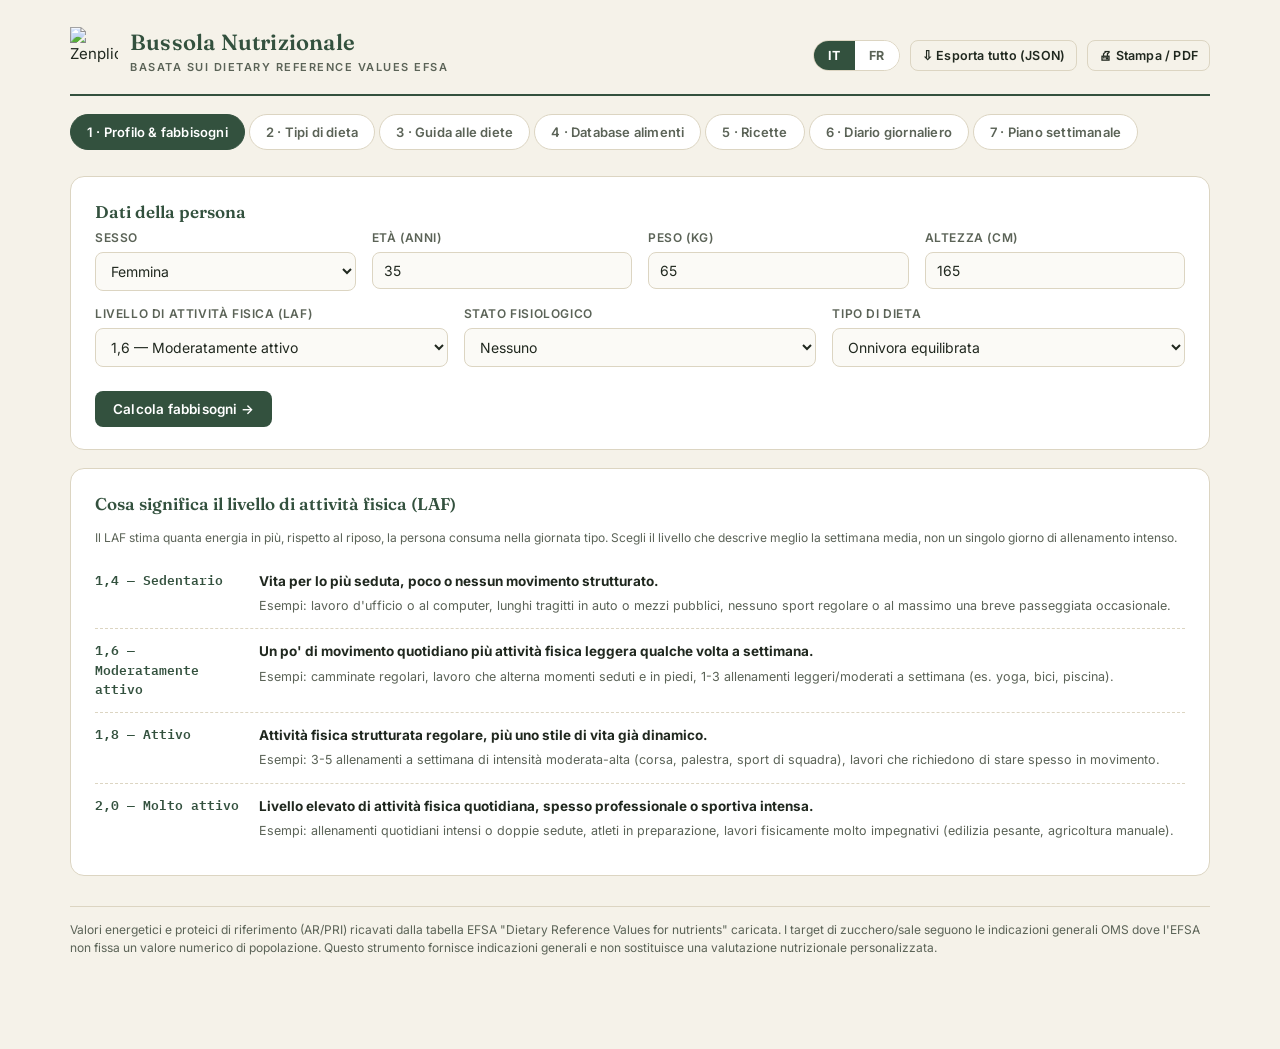
==== index.html @ 7f106464 "Add files via upload" ====
<!DOCTYPE html>
<html lang="it">
<head>
<meta charset="UTF-8">
<meta name="viewport" content="width=device-width, initial-scale=1.0">
<title>Bussola Nutrizionale — Zenplicité</title>
<meta name="description" content="Calcolo dei fabbisogni nutrizionali, database alimenti, ricette, diario alimentare e piano settimanale dei pasti, basato sui Dietary Reference Values EFSA.">
<link rel="manifest" href="manifest.json">
<meta name="theme-color" content="#33513E">
<link rel="icon" href="favicon.ico" sizes="any">
<link rel="icon" type="image/png" sizes="16x16" href="icons/favicon-16.png">
<link rel="icon" type="image/png" sizes="32x32" href="icons/favicon-32.png">
<link rel="icon" type="image/png" sizes="192x192" href="icons/icon-192.png">
<link rel="apple-touch-icon" sizes="180x180" href="icons/apple-touch-icon.png">
<link rel="stylesheet" href="styles.css">
<link rel="preconnect" href="https://fonts.googleapis.com">
<link href="https://fonts.googleapis.com/css2?family=Fraunces:opsz,wght@9..144,400;9..144,500;9..144,600;9..144,700&family=Inter:wght@400;500;600;700&family=IBM+Plex+Mono:wght@400;500;600&display=swap" rel="stylesheet">
</head>
<body>
<div class="app-shell">

  <div class="topbar">
    <div class="brand">
      <img class="brand-mark" src="assets/logo.png" alt="Zenplicité">
      <div>
        <h1>Bussola Nutrizionale</h1>
        <span data-i18n="brandSubtitle">Basata sui Dietary Reference Values EFSA</span>
      </div>
    </div>
    <div class="btn-row no-print">
      <div class="lang-switch">
        <button class="lang-btn active" data-lang="it" onclick="setLang('it')">IT</button>
        <button class="lang-btn" data-lang="fr" onclick="setLang('fr')">FR</button>
      </div>
      <button class="btn btn-ghost btn-sm" onclick="exportAllJSON()"><span data-i18n="btnExportAll">⇩ Esporta tutto (JSON)</span></button>
      <button class="btn btn-ghost btn-sm" onclick="window.print()"><span data-i18n="btnPrint">🖨 Stampa</span></button>
    </div>
  </div>

  <div class="tabs no-print">
    <button class="tab-btn active" data-tab="profilo"><span data-i18n="tab1">1 · Profilo &amp; fabbisogni</span></button>
    <button class="tab-btn" data-tab="diete"><span data-i18n="tab2">2 · Tipi di dieta</span></button>
    <button class="tab-btn" data-tab="guida"><span data-i18n="tab3">3 · Guida alle diete</span></button>
    <button class="tab-btn" data-tab="alimenti"><span data-i18n="tab4">4 · Database alimenti</span></button>
    <button class="tab-btn" data-tab="ricette"><span data-i18n="tab5">5 · Ricette</span></button>
    <button class="tab-btn" data-tab="diario"><span data-i18n="tab6">6 · Diario giornaliero</span></button>
    <button class="tab-btn" data-tab="piano"><span data-i18n="tab7">7 · Piano settimanale</span></button>
  </div>

  <!-- ============ TAB 1 : PROFILO ============ -->
  <div class="panel active" id="tab-profilo">
    <div class="card">
      <h3 data-i18n="cardProfileTitle">Dati della persona</h3>
      <div class="grid grid-4">
        <div class="field"><label data-i18n="fieldSex">Sesso</label>
          <select id="p-sex"><option value="F" data-i18n="optF">Femmina</option><option value="M" data-i18n="optM">Maschio</option></select>
        </div>
        <div class="field"><label data-i18n="fieldAge">Età (anni)</label><input type="number" id="p-age" value="35" min="1" max="99"></div>
        <div class="field"><label data-i18n="fieldWeight">Peso (kg)</label><input type="number" id="p-weight" value="65" min="2" max="250"></div>
        <div class="field"><label data-i18n="fieldHeight">Altezza (cm)</label><input type="number" id="p-height" value="165" min="40" max="230"></div>
      </div>
      <div class="grid grid-3">
        <div class="field"><label data-i18n="fieldLAF">Livello di attività fisica (LAF)</label>
          <select id="p-laf">
            <option value="1.4" data-i18n="lafOpt1">1,4 — Sedentario</option>
            <option value="1.6" selected data-i18n="lafOpt2">1,6 — Moderatamente attivo</option>
            <option value="1.8" data-i18n="lafOpt3">1,8 — Attivo</option>
            <option value="2.0" data-i18n="lafOpt4">2,0 — Molto attivo</option>
          </select>
        </div>
        <div class="field"><label data-i18n="fieldStatus">Stato fisiologico</label>
          <select id="p-status">
            <option value="none" data-i18n="statusNone">Nessuno</option>
            <option value="t1" data-i18n="statusT1">Gravidanza — 1° trimestre</option>
            <option value="t2" data-i18n="statusT2">Gravidanza — 2° trimestre</option>
            <option value="t3" data-i18n="statusT3">Gravidanza — 3° trimestre</option>
            <option value="lact1" data-i18n="statusLact1">Allattamento — 0-6 mesi</option>
            <option value="lact2" data-i18n="statusLact2">Allattamento — &gt;6 mesi</option>
          </select>
        </div>
        <div class="field"><label data-i18n="fieldDiet">Tipo di dieta</label>
          <select id="p-diet"></select>
        </div>
      </div>
      <div class="btn-row">
        <button class="btn btn-primary" onclick="calcolaFabbisogni()"><span data-i18n="btnCalcola">Calcola fabbisogni →</span></button>
      </div>
    </div>

    <div class="card laf-info">
      <h3 data-i18n="lafInfoTitle">Cosa significa il livello di attività fisica (LAF)</h3>
      <p class="small" data-i18n="lafInfoIntro">Il LAF stima quanta energia in più, rispetto al riposo, la persona consuma nella giornata tipo. Scegli il livello che descrive meglio la settimana media, non un singolo giorno di allenamento intenso.</p>
      <div class="laf-row">
        <div class="laf-tag" data-i18n="laf1Name">1,4 — Sedentario</div>
        <div class="laf-text"><b data-i18n="laf1Desc">Vita per lo più seduta, poco o nessun movimento strutturato.</b><span data-i18n="laf1Ex">Esempi: lavoro d'ufficio o al computer, lunghi tragitti in auto o mezzi pubblici, nessuno sport regolare o al massimo una breve passeggiata occasionale.</span></div>
      </div>
      <div class="laf-row">
        <div class="laf-tag" data-i18n="laf2Name">1,6 — Moderatamente attivo</div>
        <div class="laf-text"><b data-i18n="laf2Desc">Un po' di movimento quotidiano più attività fisica leggera qualche volta a settimana.</b><span data-i18n="laf2Ex">Esempi: camminate regolari, lavoro che alterna momenti seduti e in piedi, 1-3 allenamenti leggeri/moderati a settimana (es. yoga, bici, piscina).</span></div>
      </div>
      <div class="laf-row">
        <div class="laf-tag" data-i18n="laf3Name">1,8 — Attivo</div>
        <div class="laf-text"><b data-i18n="laf3Desc">Attività fisica strutturata regolare, più uno stile di vita già dinamico.</b><span data-i18n="laf3Ex">Esempi: 3-5 allenamenti a settimana di intensità moderata-alta (corsa, palestra, sport di squadra), lavori che richiedono di stare spesso in movimento.</span></div>
      </div>
      <div class="laf-row">
        <div class="laf-tag" data-i18n="laf4Name">2,0 — Molto attivo</div>
        <div class="laf-text"><b data-i18n="laf4Desc">Livello elevato di attività fisica quotidiana, spesso professionale o sportiva intensa.</b><span data-i18n="laf4Ex">Esempi: allenamenti quotidiani intensi o doppie sedute, atleti in preparazione, lavori fisicamente molto impegnativi (edilizia pesante, agricoltura manuale).</span></div>
      </div>
    </div>

    <div class="card" id="risultati-card" style="display:none;">
      <h3 data-i18n="resultsTitle">Carta d'identità nutrizionale</h3>
      <div class="grid grid-2" style="align-items:start;">
        <div class="nutri-label" id="nutri-label"></div>
        <div>
          <div class="rings" id="rings-holder"></div>
          <div style="margin-top:18px;">
            <div class="macro-target-row"><div class="lbl" data-i18n="nutriProteine">Proteine</div><div class="track"><div class="progress"><div id="bar-p" style="width:0%"></div></div></div><div class="figs" id="figs-p"></div></div>
            <div class="macro-target-row"><div class="lbl" data-i18n="nutriCarboidrati">Carboidrati</div><div class="track"><div class="progress"><div id="bar-c" style="width:0%"></div></div></div><div class="figs" id="figs-c"></div></div>
            <div class="macro-target-row"><div class="lbl" data-i18n="nutriLipidi">Lipidi</div><div class="track"><div class="progress"><div id="bar-f" style="width:0%"></div></div></div><div class="figs" id="figs-f"></div></div>
          </div>
          <p class="small" id="ref-note" style="margin-top:14px;"></p>
        </div>
      </div>
      <div class="btn-row no-print">
        <button class="btn btn-ghost btn-sm" onclick="downloadTXT_profilo()"><span data-i18n="btnTXT">⇩ TXT</span></button>
        <button class="btn btn-ghost btn-sm" onclick="downloadPDF('risultati-card','Fabbisogni_nutrizionali')" data-i18n-title="pdfHintTitle"><span data-i18n="btnPrint">🖨 Stampa / PDF</span></button>
      </div>
    </div>
  </div>

  <!-- ============ TAB 2 : DIETE ============ -->
  <div class="panel" id="tab-diete">
    <div class="card">
      <h3 data-i18n="dietTabTitle">Ripartizione macronutrienti per tipo di dieta</h3>
      <p class="small" data-i18n="dietTabHint">Percentuali di energia giornaliera da proteine (4 kcal/g) · carboidrati (4 kcal/g) · lipidi (9 kcal/g). Personalizzabili e salvate automaticamente per i calcoli del profilo.</p>
      <table id="diet-table"></table>
      <div class="btn-row"><button class="btn btn-ghost btn-sm" onclick="addDietType()"><span data-i18n="btnAddDiet">+ Aggiungi tipo di dieta</span></button></div>
    </div>
  </div>

  <!-- ============ TAB 3 : GUIDA ALLE DIETE ============ -->
  <div class="panel" id="tab-guida">
    <div class="card">
      <h3 data-i18n="guideTabTitle">Guida pratica ai tipi di dieta</h3>
      <p class="small" data-i18n="guideTabHint">Una spiegazione semplice di cosa caratterizza ogni pattern alimentare, quali alimenti privilegiare e quali limitare, e per chi è pensato. Le percentuali di macronutrienti richiamano quelle impostate nella scheda "Tipi di dieta" e possono quindi differire se le modifichi lì.</p>
      <div class="btn-row no-print">
        <button class="btn btn-ghost btn-sm" onclick="downloadTXT_guida()"><span data-i18n="btnTXT">⇩ TXT</span></button>
        <button class="btn btn-ghost btn-sm" onclick="downloadPDF('guida-holder','Guida_alle_diete')" data-i18n-title="pdfHintTitle"><span data-i18n="btnPrint">🖨 Stampa / PDF</span></button>
      </div>
    </div>
    <div id="guida-holder"></div>
  </div>

  <!-- ============ TAB 4 : ALIMENTI ============ -->
  <div class="panel" id="tab-alimenti">
    <div class="card">
      <h3><span data-i18n="foodsTabTitle">Database alimenti</span> <span class="badge green" id="food-count-badge"></span></h3>
      <div class="food-search no-print">
        <input type="text" id="food-search-input" data-i18n-placeholder="searchPlaceholder" placeholder="Cerca alimento…" oninput="renderFoodTable()">
        <select id="food-cat-filter" onchange="renderFoodTable()"><option value="" data-i18n="allCategories">Tutte le categorie</option></select>
        <select id="food-diet-filter" onchange="renderFoodTable()"><option value="" data-i18n="allDiets">Tutte le diete</option></select>
        <button class="btn btn-primary btn-sm" onclick="openFoodModal()"><span data-i18n="btnNewFood">+ Nuovo alimento</span></button>
        <button class="btn btn-ghost btn-sm" onclick="document.getElementById('txt-import').click()"><span data-i18n="btnImportTXT">⇧ Importa TXT</span></button>
        <input type="file" id="txt-import" accept=".txt,.csv" style="display:none" onchange="importTXT(event)">
        <button class="btn btn-ghost btn-sm" onclick="exportFoodsJSON()">⇩ JSON</button>
        <button class="btn btn-ghost btn-sm" onclick="exportFoodsTXT()"><span data-i18n="btnTXT">⇩ TXT</span></button>
        <button class="btn btn-ghost btn-sm" onclick="downloadPDF('food-table-wrap','Database_alimenti')" data-i18n-title="pdfHintTitle"><span data-i18n="btnPrint">🖨 Stampa / PDF</span></button>
      </div>
      <p class="small"><span data-i18n="importHintPre">Formato riga per import TXT:</span> <code>nome;categoria;kcal;proteine;carboidrati;lipidi;fibre;sale</code> <span data-i18n="importHintPost">(valori per 100 g).</span></p>
      <div id="food-table-wrap" style="overflow:auto;max-height:560px;">
        <table>
          <thead><tr><th data-i18n="colFood">Alimento</th><th data-i18n="colCat">Categoria</th><th class="num" data-i18n="colKcal">Kcal</th><th class="num" data-i18n="colProt">Prot g</th><th class="num" data-i18n="colCarb">Carb g</th><th class="num" data-i18n="colFat">Lip g</th><th class="num" data-i18n="colFiber">Fibre g</th><th class="num" data-i18n="colSalt">Sale g</th><th data-i18n="colDiets">Diete</th><th class="no-print"></th></tr></thead>
          <tbody id="food-tbody"></tbody>
        </table>
      </div>
    </div>
  </div>

  <!-- ============ TAB 5 : RICETTE ============ -->
  <div class="panel" id="tab-ricette">
    <div class="card">
      <h3 data-i18n="recipesTabTitle">Ricette personalizzate</h3>
      <p class="small" data-i18n="recipesTabHint">Componi una ricetta con gli alimenti del database: i valori nutrizionali totali e per porzione si calcolano automaticamente.</p>
      <div class="btn-row no-print"><button class="btn btn-primary btn-sm" onclick="openRecipeModal()"><span data-i18n="btnNewRecipe">+ Nuova ricetta</span></button>
        <button class="btn btn-ghost btn-sm" onclick="exportRecipesJSON()"><span data-i18n="btnExportRecipesJSON">⇩ JSON ricette</span></button>
        <button class="btn btn-ghost btn-sm" onclick="downloadPDF('recipes-holder','Ricette')" data-i18n-title="pdfHintTitle"><span data-i18n="btnPrint">🖨 Stampa / PDF</span></button>
      </div>
      <div id="recipes-holder" style="margin-top:16px;"></div>
    </div>
  </div>

  <!-- ============ TAB 6 : DIARIO ============ -->
  <div class="panel" id="tab-diario">
    <div class="card" id="diary-card">
      <h3><span data-i18n="diaryTitle">Diario alimentare del giorno</span> <span class="badge gray" id="diary-date"></span></h3>
      <div id="meals-holder"></div>
      <div class="btn-row no-print" style="margin-top:16px;">
        <button class="btn btn-primary btn-sm" onclick="openAddFoodToMeal()"><span data-i18n="btnAddFoodDiary">+ Aggiungi alimento</span></button>
        <button class="btn btn-ghost btn-sm" onclick="clearDiary()"><span data-i18n="btnClearDiary">Svuota giornata</span></button>
      </div>
    </div>

    <div class="card">
      <h3 data-i18n="diarySummaryTitle">Totale giornata vs obiettivo</h3>
      <div id="diary-summary"></div>
      <div class="btn-row no-print">
        <button class="btn btn-ghost btn-sm" onclick="downloadTXT_diario()"><span data-i18n="btnTXTdiary">⇩ TXT diario</span></button>
        <button class="btn btn-ghost btn-sm" onclick="exportDiaryJSON()"><span data-i18n="btnJSONdiary">⇩ JSON diario</span></button>
        <button class="btn btn-ghost btn-sm" onclick="downloadPDF('diary-card','Diario_alimentare')" data-i18n-title="pdfHintTitle"><span data-i18n="btnPrint">🖨 Stampa / PDF</span></button>
      </div>
    </div>
  </div>

  <!-- ============ TAB 7 : PIANO SETTIMANALE ============ -->
  <div class="panel" id="tab-piano">
    <div class="card" id="plan-card">
      <h3 data-i18n="planTitle">Piano settimanale dei pasti</h3>
      <p class="small" data-i18n="planHint">Assegna alimenti o ricette ai pasti della settimana. Per pranzo e cena puoi scegliere anche la portata: antipasto, primo, secondo, contorno, dessert, bevanda.</p>
      <div class="btn-row no-print" style="align-items:center;">
        <button class="btn btn-ghost btn-sm" onclick="shiftWeek(-1)">← <span data-i18n="planPrevWeek">Settimana precedente</span></button>
        <span class="badge gray" id="plan-week-label" style="font-size:13px;padding:6px 12px;"></span>
        <button class="btn btn-ghost btn-sm" onclick="shiftWeek(1)"><span data-i18n="planNextWeek">Settimana successiva</span> →</button>
      </div>
      <div id="plan-table-wrap" style="overflow:auto;margin-top:16px;">
        <table id="plan-table"></table>
      </div>
      <div class="btn-row no-print">
        <button class="btn btn-ghost btn-sm" onclick="downloadTXT_plan()"><span data-i18n="btnTXT">⇩ TXT</span></button>
        <button class="btn btn-ghost btn-sm" onclick="downloadPDF('plan-card','Piano_settimanale')" data-i18n-title="pdfHintTitle"><span data-i18n="btnPrint">🖨 Stampa / PDF</span></button>
      </div>
    </div>
  </div>

  <p class="footer-note" data-i18n="footerNote">Valori energetici e proteici di riferimento (AR/PRI) ricavati dalla tabella EFSA "Dietary Reference Values for nutrients" caricata. I target di zucchero/sale seguono le indicazioni generali OMS dove l'EFSA non fissa un valore numerico di popolazione. Questo strumento fornisce indicazioni generali e non sostituisce una valutazione nutrizionale personalizzata.</p>
</div>

<!-- ============ MODALS ============ -->
<div class="modal-bg" id="food-modal-bg">
  <div class="modal">
    <button class="close-x" onclick="closeModal('food-modal-bg')">×</button>
    <h3 id="food-modal-title">Nuovo alimento</h3>
    <input type="hidden" id="fm-id">
    <div class="field"><label data-i18n="fmLabelName">Nome</label><input type="text" id="fm-name"></div>
    <div class="field"><label data-i18n="fmLabelCat">Categoria</label><input type="text" id="fm-cat" data-i18n-placeholder="fmPlaceholderCat" placeholder="es. Verdura"></div>
    <div class="grid grid-3">
      <div class="field"><label data-i18n="fmLabelKcal">Kcal /100g</label><input type="number" id="fm-kcal"></div>
      <div class="field"><label data-i18n="fmLabelProt">Proteine g</label><input type="number" id="fm-prot"></div>
      <div class="field"><label data-i18n="fmLabelCarb">Carboidrati g</label><input type="number" id="fm-carb"></div>
      <div class="field"><label data-i18n="fmLabelFat">Lipidi g</label><input type="number" id="fm-fat"></div>
      <div class="field"><label data-i18n="fmLabelFiber">Fibre g</label><input type="number" id="fm-fiber"></div>
      <div class="field"><label data-i18n="fmLabelSalt">Sale g</label><input type="number" id="fm-salt"></div>
    </div>
    <div class="field"><label data-i18n="fmLabelCompat">Compatibile con</label>
      <div style="display:flex;gap:14px;flex-wrap:wrap;">
        <label style="text-transform:none;font-weight:400;"><input type="checkbox" id="fm-vegan"> <span data-i18n="fmVegan">Vegana</span></label>
        <label style="text-transform:none;font-weight:400;"><input type="checkbox" id="fm-veg"> <span data-i18n="fmVeg">Vegetariana</span></label>
        <label style="text-transform:none;font-weight:400;"><input type="checkbox" id="fm-omni" checked> <span data-i18n="fmOmni">Onnivora</span></label>
        <label style="text-transform:none;font-weight:400;"><input type="checkbox" id="fm-paleo"> <span data-i18n="fmPaleo">Paleo</span></label>
        <label style="text-transform:none;font-weight:400;"><input type="checkbox" id="fm-ai"> <span data-i18n="fmAI">Antinfiammatoria</span></label>
      </div>
    </div>
    <div class="btn-row"><button class="btn btn-primary" onclick="saveFoodModal()"><span data-i18n="btnSaveFood">Salva alimento</span></button></div>
  </div>
</div>

<div class="modal-bg" id="recipe-modal-bg">
  <div class="modal" style="max-width:640px;">
    <button class="close-x" onclick="closeModal('recipe-modal-bg')">×</button>
    <h3 data-i18n="modalNewRecipeTitle">Nuova ricetta</h3>
    <div class="field"><label data-i18n="rmLabelName">Nome ricetta</label><input type="text" id="rm-name"></div>
    <div class="field"><label data-i18n="rmLabelServings">N. porzioni</label><input type="number" id="rm-servings" value="4" min="1"></div>
    <div class="field"><label data-i18n="rmLabelAddIngredient">Aggiungi ingrediente</label>
      <div style="display:flex;gap:8px;">
        <select id="rm-food-select" style="flex:2;"></select>
        <input type="number" id="rm-food-grams" data-i18n-placeholder="rmPlaceholderGrams" placeholder="grammi" style="flex:1;">
        <button class="btn btn-ghost btn-sm" onclick="addIngredientToRecipeDraft()">+</button>
      </div>
    </div>
    <ul class="meal-items" id="rm-ingredient-list"></ul>
    <div class="field"><label data-i18n="rmLabelSteps">Preparazione (un passo per riga)</label>
      <textarea id="rm-steps" rows="6" data-i18n-placeholder="rmStepsPlaceholder" placeholder="1. Scalda l'olio in padella...&#10;2. Aggiungi..."></textarea>
    </div>
    <div class="field"><label data-i18n="rmLabelImage">Immagine (opzionale)</label>
      <input type="file" id="rm-image" accept="image/*" onchange="handleRecipeImageUpload(event)">
      <div class="image-upload-preview" id="rm-image-preview"></div>
    </div>
    <div class="btn-row"><button class="btn btn-primary" onclick="saveRecipeModal()"><span data-i18n="btnSaveRecipe">Salva ricetta</span></button></div>
  </div>
</div>

<div class="modal-bg" id="meal-modal-bg">
  <div class="modal">
    <button class="close-x" onclick="closeModal('meal-modal-bg')">×</button>
    <h3 data-i18n="modalAddDiaryTitle">Aggiungi al diario</h3>
    <div class="field"><label data-i18n="mmLabelMeal">Pasto</label>
      <select id="mm-meal"><option value="colazione" data-i18n="mealColazione">Colazione</option><option value="pranzo" data-i18n="mealPranzo">Pranzo</option><option value="cena" data-i18n="mealCena">Cena</option><option value="spuntino" data-i18n="mealSpuntino">Spuntino</option></select>
    </div>
    <div class="field"><label data-i18n="mmLabelType">Tipo</label>
      <select id="mm-type" onchange="toggleMealType()"><option value="food" data-i18n="mmOptFood">Alimento</option><option value="recipe" data-i18n="mmOptRecipe">Ricetta</option></select>
    </div>
    <div class="field" id="mm-food-field"><label data-i18n="mmLabelFood">Alimento</label><select id="mm-food-select"></select></div>
    <div class="field" id="mm-food-grams-field"><label data-i18n="mmLabelGrams">Quantità (g)</label><input type="number" id="mm-grams" value="100"></div>
    <div class="field" id="mm-recipe-field" style="display:none;"><label data-i18n="mmLabelRecipe">Ricetta</label><select id="mm-recipe-select"></select></div>
    <div class="field" id="mm-recipe-servings-field" style="display:none;"><label data-i18n="mmLabelServings">N. porzioni</label><input type="number" id="mm-servings" value="1"></div>
    <div class="btn-row"><button class="btn btn-primary" onclick="confirmAddToMeal()"><span data-i18n="btnAdd">Aggiungi</span></button></div>
  </div>
</div>

<div class="modal-bg" id="plan-modal-bg">
  <div class="modal">
    <button class="close-x" onclick="closeModal('plan-modal-bg')">×</button>
    <h3 data-i18n="modalAddPlanTitle">Aggiungi al piano</h3>
    <p class="small" id="plan-modal-context"></p>
    <div class="field"><label data-i18n="mmLabelType">Tipo</label>
      <select id="pm-type" onchange="togglePlanType()"><option value="food" data-i18n="mmOptFood">Alimento</option><option value="recipe" data-i18n="mmOptRecipe">Ricetta</option></select>
    </div>
    <div class="field" id="pm-food-field"><label data-i18n="mmLabelFood">Alimento</label><select id="pm-food-select"></select></div>
    <div class="field" id="pm-food-grams-field"><label data-i18n="mmLabelGrams">Quantità (g)</label><input type="number" id="pm-grams" value="100"></div>
    <div class="field" id="pm-recipe-field" style="display:none;"><label data-i18n="mmLabelRecipe">Ricetta</label><select id="pm-recipe-select"></select></div>
    <div class="field" id="pm-recipe-servings-field" style="display:none;"><label data-i18n="mmLabelServings">N. porzioni</label><input type="number" id="pm-servings" value="1"></div>
    <div class="btn-row"><button class="btn btn-primary" onclick="confirmAddToPlan()"><span data-i18n="btnAdd">Aggiungi</span></button></div>
  </div>
</div>

<script src="app.js" defer></script>
</body>
</html>
---- styles.css ----
:root{
  --bg:#F5F2E9;
  --card:#FFFFFF;
  --ink:#20281F;
  --ink-soft:#5B6357;
  --brand:#33513E;
  --brand-2:#4C6E56;
  --sage:#93A98E;
  --accent:#B9843F;
  --accent-2:#D9C08B;
  --line:#DCD5C2;
  --danger:#A24634;
  --ok:#4C6E56;
  --radius:14px;
}
*{box-sizing:border-box;}
html,body{margin:0;padding:0;}
body{
  background:var(--bg);
  color:var(--ink);
  font-family:'Inter',sans-serif;
  font-size:15px;
  line-height:1.5;
}
h1,h2,h3,h4{font-family:'Fraunces',serif;font-weight:600;margin:0 0 .3em 0;color:var(--brand);}
.mono{font-family:'IBM Plex Mono',monospace;}
button{font-family:'Inter',sans-serif;cursor:pointer;}
input,select{font-family:'Inter',sans-serif;}

/* ---------- Shell ---------- */
.app-shell{max-width:1180px;margin:0 auto;padding:0 20px 80px;}
.topbar{
  display:flex;align-items:center;justify-content:space-between;
  padding:26px 0 18px;border-bottom:2px solid var(--brand);margin-bottom:8px;
}
.brand{display:flex;align-items:center;gap:12px;}
.brand-mark{
  width:48px;height:48px;flex:0 0 auto;
  object-fit:contain;
}
.brand h1{font-size:22px;margin:0;letter-spacing:.2px;}
.brand span{display:block;font-size:11px;text-transform:uppercase;letter-spacing:1.5px;color:var(--ink-soft);font-family:'Inter';font-weight:600;}

.tabs{display:flex;gap:4px;flex-wrap:wrap;margin:18px 0 26px;}
.tab-btn{
  border:1px solid var(--line);background:var(--card);color:var(--ink-soft);
  padding:9px 16px;border-radius:999px;font-size:13px;font-weight:600;
  letter-spacing:.2px;transition:all .15s ease;
}
.tab-btn.active{background:var(--brand);border-color:var(--brand);color:#fff;}
.tab-btn:hover:not(.active){border-color:var(--brand-2);color:var(--brand);}
.lang-switch{display:flex;border:1px solid var(--line);border-radius:999px;overflow:hidden;}
.lang-btn{border:none;background:var(--card);color:var(--ink-soft);padding:7px 14px;font-size:12.5px;font-weight:700;letter-spacing:.5px;}
.lang-btn.active{background:var(--brand);color:#fff;}
.laf-info{margin-top:16px;}
.laf-info .laf-row{display:flex;gap:14px;padding:12px 0;border-bottom:1px dashed var(--line);}
.laf-info .laf-row:last-child{border-bottom:none;}
.laf-info .laf-tag{flex:0 0 150px;font-family:'IBM Plex Mono',monospace;font-weight:600;font-size:13px;color:var(--brand);}
.laf-info .laf-text b{display:block;font-size:13.5px;margin-bottom:3px;}
.laf-info .laf-text span{font-size:12.5px;color:var(--ink-soft);}

.panel{display:none;animation:fade .2s ease;}
.panel.active{display:block;}
@keyframes fade{from{opacity:0;transform:translateY(4px);}to{opacity:1;transform:translateY(0);}}

.card{
  background:var(--card);border:1px solid var(--line);border-radius:var(--radius);
  padding:22px 24px;margin-bottom:18px;
}
.card h3{font-size:17px;display:flex;align-items:center;gap:8px;}
.grid{display:grid;gap:16px;}
.grid-2{grid-template-columns:1fr 1fr;}
.grid-3{grid-template-columns:1fr 1fr 1fr;}
.grid-4{grid-template-columns:repeat(4,1fr);}
@media(max-width:760px){.grid-2,.grid-3,.grid-4{grid-template-columns:1fr;}}

label{display:block;font-size:12px;font-weight:600;color:var(--ink-soft);text-transform:uppercase;letter-spacing:.6px;margin-bottom:5px;}
.field{margin-bottom:14px;}
input[type=text],input[type=number],select,textarea{
  width:100%;padding:9px 11px;border:1px solid var(--line);border-radius:8px;
  background:#FBFAF6;color:var(--ink);font-size:14px;
}
input:focus,select:focus,textarea:focus{outline:2px solid var(--brand-2);outline-offset:1px;}
.btn{
  border:none;border-radius:8px;padding:10px 18px;font-weight:600;font-size:13.5px;
  display:inline-flex;align-items:center;gap:7px;letter-spacing:.2px;
}
.btn-primary{background:var(--brand);color:#fff;}
.btn-primary:hover{background:var(--brand-2);}
.btn-accent{background:var(--accent);color:#fff;}
.btn-accent:hover{background:#a5772f;}
.btn-ghost{background:transparent;border:1px solid var(--line);color:var(--ink);}
.btn-ghost:hover{border-color:var(--brand);color:var(--brand);}
.btn-sm{padding:6px 11px;font-size:12.5px;}
.btn-row{display:flex;gap:10px;flex-wrap:wrap;margin-top:10px;}
.btn-danger{background:transparent;border:1px solid var(--danger);color:var(--danger);}

/* ---------- Nutrition label signature ---------- */
.nutri-label{
  border:3px solid var(--ink);border-radius:4px;padding:14px 16px;background:#fff;
  font-family:'IBM Plex Mono',monospace;max-width:340px;
}
.nutri-label .big-title{font-family:'Fraunces',serif;font-size:26px;font-weight:700;border-bottom:8px solid var(--ink);padding-bottom:6px;margin-bottom:6px;}
.nutri-label .row{display:flex;justify-content:space-between;border-bottom:1px solid var(--ink);padding:4px 0;font-size:13px;}
.nutri-label .row.sub{padding-left:14px;font-size:12px;border-bottom:1px solid #ccc;}
.nutri-label .row:last-child{border-bottom:none;}
.nutri-label .kcal-row{font-size:20px;font-weight:700;border-bottom:8px solid var(--ink);padding:6px 0;}

.rings{display:flex;gap:22px;align-items:center;flex-wrap:wrap;}
.ring-item{display:flex;flex-direction:column;align-items:center;gap:6px;}
.ring-item .lbl{font-size:11px;text-transform:uppercase;letter-spacing:.8px;color:var(--ink-soft);font-weight:600;}
.ring-item .val{font-family:'IBM Plex Mono';font-weight:600;font-size:13px;}

.badge{display:inline-block;padding:2px 9px;border-radius:999px;font-size:11px;font-weight:600;background:var(--accent-2);color:#4a3411;}
.badge.green{background:#DCE6D8;color:var(--brand);}
.badge.gray{background:#EAE6D9;color:var(--ink-soft);}
.badge.red{background:#F0DAD3;color:var(--danger);}
.badge-warn{display:inline-block;padding:3px 10px;border-radius:999px;font-size:11px;font-weight:600;background:#F0DAD3;color:var(--danger);}
.donut-row{display:flex;gap:26px;flex-wrap:wrap;align-items:center;}
.donut-col{display:flex;flex-direction:column;align-items:center;gap:8px;}
.donut-col .dc-label{font-size:11px;text-transform:uppercase;letter-spacing:.6px;color:var(--ink-soft);font-weight:700;}
.donut-legend{display:flex;flex-direction:column;gap:4px;}
.dl-item{font-size:12.5px;display:flex;align-items:center;gap:6px;}
.dl-dot{width:9px;height:9px;border-radius:50%;display:inline-block;flex:0 0 auto;}
.balance-block{margin-top:16px;padding-top:14px;border-top:1px dashed var(--line);}
.balance-block h5{margin:0 0 10px;font-size:12px;text-transform:uppercase;letter-spacing:.6px;color:var(--ink-soft);font-family:'Inter';font-weight:700;}

.guide-card{margin-bottom:20px;}
.guide-card .macro-chip-row{display:flex;gap:8px;margin:6px 0 14px;flex-wrap:wrap;}
.guide-card .macro-chip{font-family:'IBM Plex Mono',monospace;font-size:12px;padding:4px 10px;border-radius:999px;background:#EFEADA;color:var(--ink-soft);}
.guide-card .desc{margin-bottom:12px;}
.guide-cols{display:grid;grid-template-columns:1fr 1fr;gap:18px;}
@media(max-width:760px){.guide-cols{grid-template-columns:1fr;}}
.guide-cols h5{margin:0 0 8px;font-size:12px;text-transform:uppercase;letter-spacing:.6px;color:var(--ink-soft);font-family:'Inter';font-weight:700;}
.guide-cols ul{margin:0;padding-left:18px;}
.guide-cols li{margin-bottom:4px;font-size:13.5px;}
.guide-note{margin-top:12px;padding:10px 12px;background:#F7F2E4;border-left:3px solid var(--accent);font-size:12.5px;border-radius:0 6px 6px 0;}

table{width:100%;border-collapse:collapse;font-size:13px;}
th{text-align:left;font-size:11px;text-transform:uppercase;letter-spacing:.5px;color:var(--ink-soft);border-bottom:2px solid var(--ink);padding:8px 6px;font-weight:600;}
td{padding:8px 6px;border-bottom:1px solid var(--line);vertical-align:middle;}
tr:hover td{background:#FAF8F1;}
.num{font-family:'IBM Plex Mono',monospace;text-align:right;}
.food-search{display:flex;gap:10px;margin-bottom:14px;flex-wrap:wrap;}
.food-search input,.food-search select{width:auto;flex:1;min-width:150px;}

.progress{height:9px;border-radius:999px;background:#EBE6D6;overflow:hidden;}
.progress > div{height:100%;background:var(--brand-2);}
.progress.over > div{background:var(--danger);}
.macro-target-row{display:flex;align-items:center;gap:12px;margin-bottom:12px;}
.macro-target-row .lbl{width:110px;font-size:12.5px;font-weight:600;color:var(--ink-soft);}
.macro-target-row .track{flex:1;}
.macro-target-row .figs{width:130px;text-align:right;font-family:'IBM Plex Mono';font-size:12px;}

.meal-block{margin-bottom:20px;}
.meal-block h4{display:flex;justify-content:space-between;align-items:center;font-size:15px;border-bottom:1px solid var(--line);padding-bottom:6px;}
.meal-items{list-style:none;padding:0;margin:8px 0;}
.meal-items li{display:flex;justify-content:space-between;padding:6px 0;border-bottom:1px dashed var(--line);font-size:13.5px;}
.meal-items li .r{display:flex;gap:14px;align-items:center;font-family:'IBM Plex Mono';font-size:12.5px;color:var(--ink-soft);}
.empty-hint{color:var(--ink-soft);font-size:13px;font-style:italic;padding:10px 0;}

.modal-bg{display:none;position:fixed;inset:0;background:rgba(32,40,31,.45);z-index:50;align-items:center;justify-content:center;padding:20px;}
.modal-bg.active{display:flex;}
.modal{background:var(--card);border-radius:var(--radius);padding:24px;max-width:520px;width:100%;max-height:88vh;overflow:auto;}
.modal h3{margin-bottom:14px;}
.close-x{float:right;background:none;border:none;font-size:20px;color:var(--ink-soft);}

.recipe-card{border:1px solid var(--line);border-radius:10px;padding:14px 16px;margin-bottom:12px;background:#FBFAF6;}
.recipe-card h4{margin:0 0 6px 0;font-size:15px;}
.recipe-photo{width:100%;max-height:200px;object-fit:cover;border-radius:8px;margin-bottom:10px;display:block;}
.ingredients-print{display:none;}
.image-upload-preview img{max-width:160px;border-radius:8px;margin-top:8px;display:block;}
.prep-block{margin-top:12px;border-top:1px dashed var(--line);padding-top:10px;}
.prep-title{font-size:12px;text-transform:uppercase;letter-spacing:.6px;color:var(--ink-soft);margin:0 0 8px;}
.player-bar{display:flex;align-items:center;gap:10px;margin-bottom:10px;}
.player-step{font-family:'IBM Plex Mono',monospace;font-size:12.5px;color:var(--ink-soft);}
.prep-steps{margin:0;padding-left:20px;}
.prep-steps li{margin-bottom:8px;font-size:13.5px;line-height:1.5;border-radius:6px;padding:2px 6px;margin-left:-6px;}
.prep-steps li.current-step{background:var(--accent-2);font-weight:600;}

.plan-table{border-collapse:collapse;width:100%;min-width:920px;}
.plan-table th{white-space:nowrap;}
.plan-table td{vertical-align:top;padding:8px;border:1px solid var(--line);min-width:170px;}
.plan-day-cell{font-weight:600;background:#F7F2E4;white-space:nowrap;}
.plan-day-cell .d{font-size:11px;color:var(--ink-soft);font-weight:500;display:block;}
.plan-course-picker{display:flex;gap:6px;margin-bottom:8px;}
.plan-course-picker select{flex:1;font-size:11.5px;padding:4px 6px;}
.plan-combined-list{list-style:none;margin:0;padding:0;}
.plan-combined-list li{display:flex;justify-content:space-between;gap:6px;font-size:12px;padding:2px 0;border-bottom:1px dashed var(--line);}
.plan-combined-list li b{font-weight:700;color:var(--brand);}
.plan-course{margin-bottom:8px;}
.plan-course .ch{display:flex;justify-content:space-between;align-items:center;font-size:11px;text-transform:uppercase;letter-spacing:.4px;color:var(--ink-soft);font-weight:700;margin-bottom:2px;}
.plan-course ul{list-style:none;margin:0;padding:0;}
.plan-course li{display:flex;justify-content:space-between;gap:6px;font-size:12.5px;padding:2px 0;}
.plan-add-btn{border:none;background:var(--brand);color:#fff;border-radius:50%;width:18px;height:18px;font-size:12px;line-height:1;cursor:pointer;flex:0 0 auto;}
.plan-rm-btn{border:none;background:none;color:var(--danger);font-size:11px;cursor:pointer;padding:0 2px;}
.plan-day-total{margin-top:6px;font-family:'IBM Plex Mono',monospace;font-size:11.5px;color:var(--brand);border-top:1px dashed var(--line);padding-top:5px;}
.small{font-size:12px;color:var(--ink-soft);}
.diet-tags{display:flex;gap:5px;flex-wrap:wrap;margin-top:4px;}
.footer-note{color:var(--ink-soft);font-size:12px;margin-top:30px;border-top:1px solid var(--line);padding-top:14px;}

@media print{
  @page{ margin:16mm 14mm; }
  .no-print,.tabs,.lang-switch{display:none !important;}
  body{background:#fff;font-size:12.5px;color:#1a1a1a;}
  .app-shell{max-width:100%;padding:0;}
  .topbar{border-bottom:2px solid #20281F;padding-bottom:10px;margin-bottom:14px;}
  .brand-mark{width:36px;height:36px;}

  /* Stampa solo la scheda attualmente aperta: ogni sezione si stampa in modo elegante e indipendente */
  .panel{display:none !important;}
  .panel.active{display:block !important;}

  .card{border:1px solid #ccc;box-shadow:none;break-inside:avoid;background:#fff;}
  table{font-size:11.5px;}
  th{border-bottom:1.5px solid #20281F;}
  .badge,.badge-warn{background:none !important;border:1px solid #999;color:#333 !important;}
  #food-table-wrap,#plan-table-wrap{max-height:none !important;overflow:visible !important;}
  .plan-day-cell{background:none !important;border-bottom:1.5px solid #20281F !important;}

  /* Ricette — ciascuna come una vera pagina di ricetta, con immagine se presente */
  #tab-ricette > .card{border:none;padding:0;break-inside:auto;}
  #tab-ricette > .card > h3,
  #tab-ricette > .card > p.small,
  #tab-ricette > .card > .btn-row{display:none !important;}
  .recipe-card{
    border:none;padding:0;margin:0 0 10mm 0;
    page-break-after:always;break-after:page;
  }
  .recipe-card:last-child{page-break-after:auto;break-after:auto;}
  .recipe-card h4{
    font-family:'Fraunces',serif;font-size:30px;font-weight:700;color:#20281F;
    border-bottom:3px solid #33513E;padding-bottom:10px;margin:0 0 14px 0;
  }
  .recipe-card h4 .small{display:block;font-size:14px;font-weight:400;color:#5B6357;margin-top:5px;text-transform:none;letter-spacing:0;}
  .recipe-photo{display:block !important;width:100%;max-height:300px;object-fit:cover;border-radius:6px;margin-bottom:16px;}
  .ingredients-inline{display:none !important;}
  .ingredients-print{display:block !important;margin-bottom:6px;}
  .ingredients-print h5,.prep-title,.recipe-card > h5{
    font-family:'Inter',sans-serif;font-size:11.5px;text-transform:uppercase;letter-spacing:1px;color:#5B6357;
    border-bottom:1px solid #ccc;padding-bottom:5px;margin:20px 0 10px;font-weight:700;
  }
  .ingredients-print ul{columns:2;column-gap:26px;list-style:disc;padding-left:18px;margin:0;}
  .ingredients-print li{font-size:12.5px;margin-bottom:5px;break-inside:avoid;}
  .prep-steps li{background:none !important;font-weight:400 !important;font-size:13px;}
  .recipe-card .balance-block{display:none !important;}
  .recipe-card table{margin-top:4px;}
}
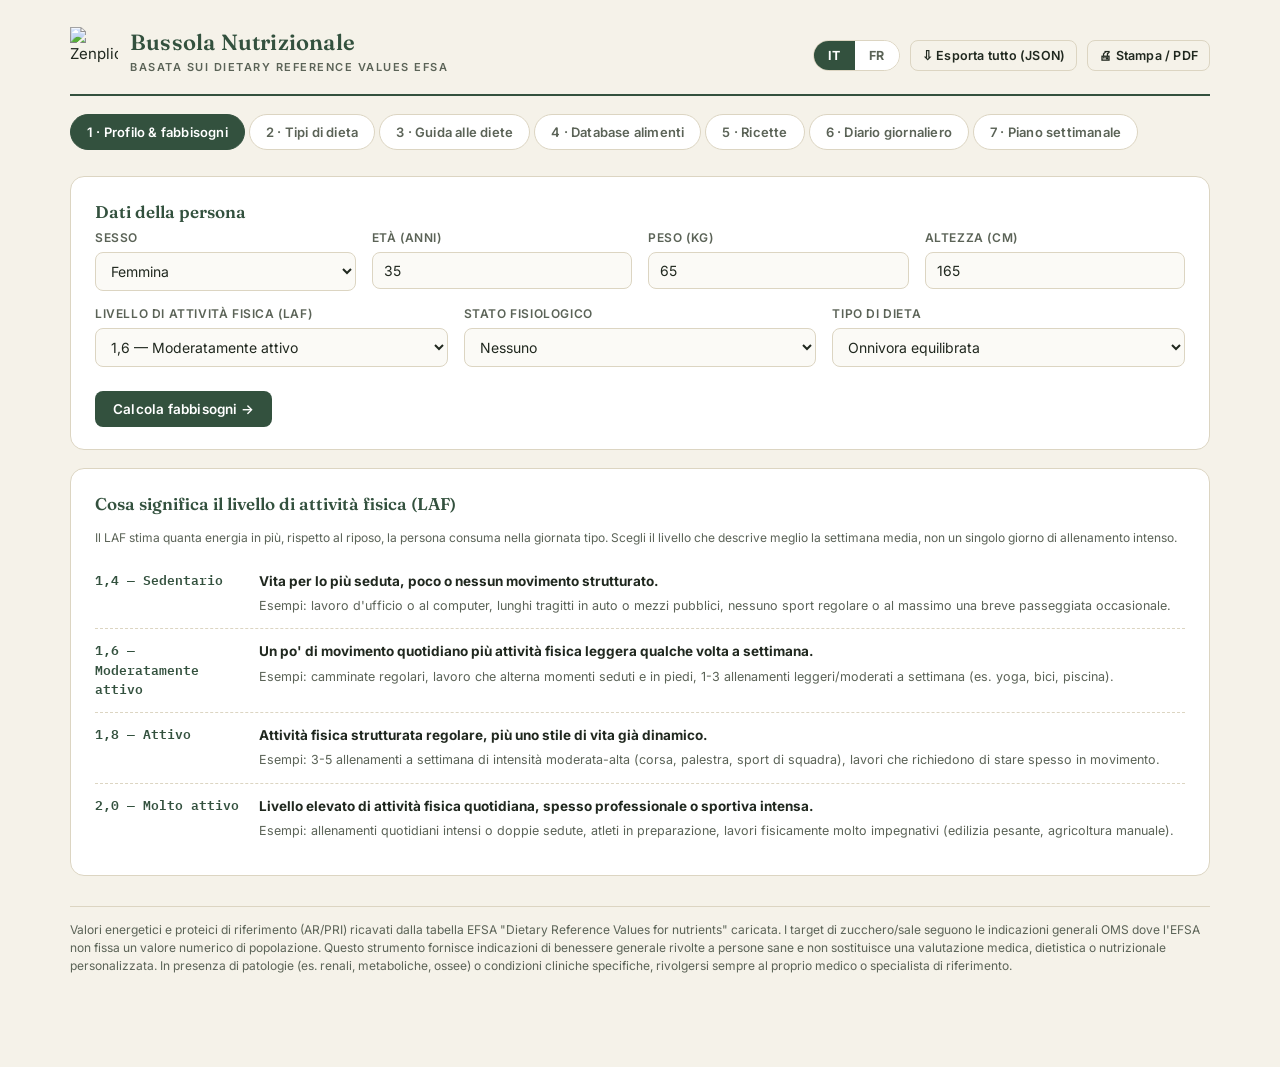
==== commit e4c18b2a: "Add files via upload" ====
--- a/index.html
+++ b/index.html
@@ -170,7 +170,7 @@
       <p class="small"><span data-i18n="importHintPre">Formato riga per import TXT:</span> <code>nome;categoria;kcal;proteine;carboidrati;lipidi;fibre;sale</code> <span data-i18n="importHintPost">(valori per 100 g).</span></p>
       <div id="food-table-wrap" style="overflow:auto;max-height:560px;">
         <table>
-          <thead><tr><th data-i18n="colFood">Alimento</th><th data-i18n="colCat">Categoria</th><th class="num" data-i18n="colKcal">Kcal</th><th class="num" data-i18n="colProt">Prot g</th><th class="num" data-i18n="colCarb">Carb g</th><th class="num" data-i18n="colFat">Lip g</th><th class="num" data-i18n="colFiber">Fibre g</th><th class="num" data-i18n="colSalt">Sale g</th><th data-i18n="colDiets">Diete</th><th class="no-print"></th></tr></thead>
+          <thead><tr><th data-i18n="colFood">Alimento</th><th data-i18n="colCat">Categoria</th><th class="num" data-i18n="colKcal">Kcal</th><th class="num" data-i18n="colProt">Prot g</th><th class="num" data-i18n="colCarb">Carb g</th><th class="num" data-i18n="colFat">Lip g</th><th class="num" data-i18n="colFiber">Fibre g</th><th class="num" data-i18n="colSalt">Sale g</th><th class="num" data-i18n="colPhos">Fosforo mg</th><th class="num" data-i18n="colPot">Potassio mg</th><th data-i18n="colProtType">Proteina</th><th data-i18n="colDiets">Diete</th><th class="no-print"></th></tr></thead>
           <tbody id="food-tbody"></tbody>
         </table>
       </div>
@@ -183,8 +183,16 @@
       <h3 data-i18n="recipesTabTitle">Ricette personalizzate</h3>
       <p class="small" data-i18n="recipesTabHint">Componi una ricetta con gli alimenti del database: i valori nutrizionali totali e per porzione si calcolano automaticamente.</p>
       <div class="btn-row no-print"><button class="btn btn-primary btn-sm" onclick="openRecipeModal()"><span data-i18n="btnNewRecipe">+ Nuova ricetta</span></button>
+        <button class="btn btn-ghost btn-sm" onclick="document.getElementById('recipe-txt-import').click()"><span data-i18n="btnImportRecipesTXT">⇧ Importa ricette da TXT</span></button>
+        <input type="file" id="recipe-txt-import" accept=".txt" style="display:none" onchange="importRecipesTXT(event)">
+        <button class="btn btn-ghost btn-sm" onclick="downloadRecipeTemplateTXT()"><span data-i18n="btnDownloadTemplate">⇩ Scarica modello TXT</span></button>
         <button class="btn btn-ghost btn-sm" onclick="exportRecipesJSON()"><span data-i18n="btnExportRecipesJSON">⇩ JSON ricette</span></button>
         <button class="btn btn-ghost btn-sm" onclick="downloadPDF('recipes-holder','Ricette')" data-i18n-title="pdfHintTitle"><span data-i18n="btnPrint">🖨 Stampa / PDF</span></button>
+      </div>
+      <p class="small" data-i18n="recipeImportHint">Formato del file TXT: un blocco per ricetta, separato da una riga "===". Ogni blocco ha le righe NOME:, PORZIONI:, INGREDIENTI: (elenco "Nome alimento:grammi" separati da virgola) e PREPARAZIONE: seguita dai passi, uno per riga. Scarica il modello per un esempio pronto da modificare.</p>
+      <div class="field no-print" style="max-width:340px;margin-top:12px;">
+        <label data-i18n="voiceSelectLabel">Voce lettura ricette</label>
+        <select id="voice-select" onchange="setSelectedVoice(this.value)"></select>
       </div>
       <div id="recipes-holder" style="margin-top:16px;"></div>
     </div>
@@ -193,7 +201,14 @@
   <!-- ============ TAB 6 : DIARIO ============ -->
   <div class="panel" id="tab-diario">
     <div class="card" id="diary-card">
-      <h3><span data-i18n="diaryTitle">Diario alimentare del giorno</span> <span class="badge gray" id="diary-date"></span></h3>
+      <h3><span data-i18n="diaryTitle">Diario alimentare della settimana</span></h3>
+      <div class="btn-row no-print" style="align-items:center;">
+        <button class="btn btn-ghost btn-sm" onclick="shiftWeek(-1)">← <span data-i18n="planPrevWeek">Settimana precedente</span></button>
+        <span class="badge gray" id="diary-week-label" style="font-size:13px;padding:6px 12px;"></span>
+        <button class="btn btn-ghost btn-sm" onclick="shiftWeek(1)"><span data-i18n="planNextWeek">Settimana successiva</span> →</button>
+      </div>
+      <div class="day-tabs no-print" id="diary-day-tabs"></div>
+      <div class="badge gray" id="diary-date" style="margin-bottom:10px;display:inline-block;"></div>
       <div id="meals-holder"></div>
       <div class="btn-row no-print" style="margin-top:16px;">
         <button class="btn btn-primary btn-sm" onclick="openAddFoodToMeal()"><span data-i18n="btnAddFoodDiary">+ Aggiungi alimento</span></button>
@@ -209,6 +224,24 @@
         <button class="btn btn-ghost btn-sm" onclick="exportDiaryJSON()"><span data-i18n="btnJSONdiary">⇩ JSON diario</span></button>
         <button class="btn btn-ghost btn-sm" onclick="downloadPDF('diary-card','Diario_alimentare')" data-i18n-title="pdfHintTitle"><span data-i18n="btnPrint">🖨 Stampa / PDF</span></button>
       </div>
+    </div>
+
+    <div class="card">
+      <h3 data-i18n="diaryWeekSummaryTitle">Riepilogo settimanale del consumo reale</h3>
+      <p class="small" data-i18n="diaryWeekSummaryHint">Confronta cosa hai effettivamente registrato ogni giorno con il piano settimanale e con il tuo obiettivo.</p>
+      <div id="diary-week-summary-wrap" style="overflow:auto;"></div>
+    </div>
+
+    <div class="card">
+      <h3 data-i18n="monthSummaryTitle">Andamento mensile</h3>
+      <p class="small" data-i18n="monthSummaryHint">Uno sguardo d'insieme su tutto il mese: calendario con lo stato di ogni giorno registrato e medie mensili. Clicca su un giorno per aprirlo nel diario qui sopra.</p>
+      <div class="btn-row no-print" style="align-items:center;">
+        <button class="btn btn-ghost btn-sm" onclick="shiftMonth(-1)">← <span data-i18n="planPrevMonth">Mese precedente</span></button>
+        <span class="badge gray" id="month-label" style="font-size:13px;padding:6px 12px;"></span>
+        <button class="btn btn-ghost btn-sm" onclick="shiftMonth(1)"><span data-i18n="planNextMonth">Mese successivo</span> →</button>
+      </div>
+      <div id="month-calendar-wrap" style="margin-top:14px;"></div>
+      <div id="month-avg-wrap" style="margin-top:16px;overflow:auto;"></div>
     </div>
   </div>
 
@@ -225,6 +258,7 @@
       <div id="plan-table-wrap" style="overflow:auto;margin-top:16px;">
         <table id="plan-table"></table>
       </div>
+      <div id="plan-summary-wrap" style="margin-top:20px;border-top:1px dashed var(--line);padding-top:16px;"></div>
       <div class="btn-row no-print">
         <button class="btn btn-ghost btn-sm" onclick="downloadTXT_plan()"><span data-i18n="btnTXT">⇩ TXT</span></button>
         <button class="btn btn-ghost btn-sm" onclick="downloadPDF('plan-card','Piano_settimanale')" data-i18n-title="pdfHintTitle"><span data-i18n="btnPrint">🖨 Stampa / PDF</span></button>
@@ -251,6 +285,17 @@
       <div class="field"><label data-i18n="fmLabelFiber">Fibre g</label><input type="number" id="fm-fiber"></div>
       <div class="field"><label data-i18n="fmLabelSalt">Sale g</label><input type="number" id="fm-salt"></div>
     </div>
+    <div class="grid grid-3">
+      <div class="field"><label data-i18n="fmLabelPhos">Fosforo mg</label><input type="number" id="fm-phos"></div>
+      <div class="field"><label data-i18n="fmLabelPot">Potassio mg</label><input type="number" id="fm-pot"></div>
+      <div class="field"><label data-i18n="fmLabelProtType">Tipo proteina</label>
+        <select id="fm-prottype">
+          <option value="animal" data-i18n="protTypeAnimal">Animale</option>
+          <option value="veg" data-i18n="protTypeVeg">Vegetale</option>
+          <option value="none" data-i18n="protTypeNone">Non significativa</option>
+        </select>
+      </div>
+    </div>
     <div class="field"><label data-i18n="fmLabelCompat">Compatibile con</label>
       <div style="display:flex;gap:14px;flex-wrap:wrap;">
         <label style="text-transform:none;font-weight:400;"><input type="checkbox" id="fm-vegan"> <span data-i18n="fmVegan">Vegana</span></label>
@@ -271,6 +316,7 @@
     <div class="field"><label data-i18n="rmLabelName">Nome ricetta</label><input type="text" id="rm-name"></div>
     <div class="field"><label data-i18n="rmLabelServings">N. porzioni</label><input type="number" id="rm-servings" value="4" min="1"></div>
     <div class="field"><label data-i18n="rmLabelAddIngredient">Aggiungi ingrediente</label>
+      <input type="text" id="rm-food-search" data-i18n-placeholder="foodSearchInSelect" placeholder="Cerca alimento…" oninput="filterFoodSelect('rm-food-select','rm-food-search')" style="margin-bottom:6px;">
       <div style="display:flex;gap:8px;">
         <select id="rm-food-select" style="flex:2;"></select>
         <input type="number" id="rm-food-grams" data-i18n-placeholder="rmPlaceholderGrams" placeholder="grammi" style="flex:1;">
@@ -294,16 +340,22 @@
     <button class="close-x" onclick="closeModal('meal-modal-bg')">×</button>
     <h3 data-i18n="modalAddDiaryTitle">Aggiungi al diario</h3>
     <div class="field"><label data-i18n="mmLabelMeal">Pasto</label>
-      <select id="mm-meal"><option value="colazione" data-i18n="mealColazione">Colazione</option><option value="pranzo" data-i18n="mealPranzo">Pranzo</option><option value="cena" data-i18n="mealCena">Cena</option><option value="spuntino" data-i18n="mealSpuntino">Spuntino</option></select>
+      <select id="mm-meal" onchange="renderMmCurrentItems()"><option value="colazione" data-i18n="mealColazione">Colazione</option><option value="pranzo" data-i18n="mealPranzo">Pranzo</option><option value="cena" data-i18n="mealCena">Cena</option><option value="spuntino" data-i18n="mealSpuntino">Spuntino</option></select>
     </div>
     <div class="field"><label data-i18n="mmLabelType">Tipo</label>
       <select id="mm-type" onchange="toggleMealType()"><option value="food" data-i18n="mmOptFood">Alimento</option><option value="recipe" data-i18n="mmOptRecipe">Ricetta</option></select>
     </div>
-    <div class="field" id="mm-food-field"><label data-i18n="mmLabelFood">Alimento</label><select id="mm-food-select"></select></div>
+    <div class="field" id="mm-food-field"><label data-i18n="mmLabelFood">Alimento</label>
+      <input type="text" id="mm-food-search" data-i18n-placeholder="foodSearchInSelect" placeholder="Cerca alimento…" oninput="filterFoodSelect('mm-food-select','mm-food-search')" style="margin-bottom:6px;">
+      <select id="mm-food-select"></select></div>
     <div class="field" id="mm-food-grams-field"><label data-i18n="mmLabelGrams">Quantità (g)</label><input type="number" id="mm-grams" value="100"></div>
     <div class="field" id="mm-recipe-field" style="display:none;"><label data-i18n="mmLabelRecipe">Ricetta</label><select id="mm-recipe-select"></select></div>
     <div class="field" id="mm-recipe-servings-field" style="display:none;"><label data-i18n="mmLabelServings">N. porzioni</label><input type="number" id="mm-servings" value="1"></div>
-    <div class="btn-row"><button class="btn btn-primary" onclick="confirmAddToMeal()"><span data-i18n="btnAdd">Aggiungi</span></button></div>
+    <div class="btn-row"><button class="btn btn-primary" onclick="confirmAddToMeal()"><span data-i18n="btnAddAnother">+ Aggiungi</span></button></div>
+    <div class="field" style="margin-top:14px;"><label data-i18n="mmCurrentItemsLabel">Già aggiunti a questo pasto</label>
+      <ul class="meal-items" id="mm-current-items"></ul>
+    </div>
+    <div class="btn-row"><button class="btn btn-ghost" onclick="closeModal('meal-modal-bg')"><span data-i18n="btnDone">Fatto / Chiudi</span></button></div>
   </div>
 </div>
 
@@ -315,11 +367,17 @@
     <div class="field"><label data-i18n="mmLabelType">Tipo</label>
       <select id="pm-type" onchange="togglePlanType()"><option value="food" data-i18n="mmOptFood">Alimento</option><option value="recipe" data-i18n="mmOptRecipe">Ricetta</option></select>
     </div>
-    <div class="field" id="pm-food-field"><label data-i18n="mmLabelFood">Alimento</label><select id="pm-food-select"></select></div>
+    <div class="field" id="pm-food-field"><label data-i18n="mmLabelFood">Alimento</label>
+      <input type="text" id="pm-food-search" data-i18n-placeholder="foodSearchInSelect" placeholder="Cerca alimento…" oninput="filterFoodSelect('pm-food-select','pm-food-search')" style="margin-bottom:6px;">
+      <select id="pm-food-select"></select></div>
     <div class="field" id="pm-food-grams-field"><label data-i18n="mmLabelGrams">Quantità (g)</label><input type="number" id="pm-grams" value="100"></div>
     <div class="field" id="pm-recipe-field" style="display:none;"><label data-i18n="mmLabelRecipe">Ricetta</label><select id="pm-recipe-select"></select></div>
     <div class="field" id="pm-recipe-servings-field" style="display:none;"><label data-i18n="mmLabelServings">N. porzioni</label><input type="number" id="pm-servings" value="1"></div>
-    <div class="btn-row"><button class="btn btn-primary" onclick="confirmAddToPlan()"><span data-i18n="btnAdd">Aggiungi</span></button></div>
+    <div class="btn-row"><button class="btn btn-primary" onclick="confirmAddToPlan()"><span data-i18n="btnAddAnother">+ Aggiungi</span></button></div>
+    <div class="field" style="margin-top:14px;"><label data-i18n="mmCurrentItemsLabel">Già aggiunti a questo pasto</label>
+      <ul class="meal-items" id="pm-current-items"></ul>
+    </div>
+    <div class="btn-row"><button class="btn btn-ghost" onclick="closeModal('plan-modal-bg')"><span data-i18n="btnDone">Fatto / Chiudi</span></button></div>
   </div>
 </div>
 
--- a/styles.css
+++ b/styles.css
@@ -181,7 +181,7 @@
 .plan-table{border-collapse:collapse;width:100%;min-width:920px;}
 .plan-table th{white-space:nowrap;}
 .plan-table td{vertical-align:top;padding:8px;border:1px solid var(--line);min-width:170px;}
-.plan-day-cell{font-weight:600;background:#F7F2E4;white-space:nowrap;}
+.plan-day-cell{font-weight:600;background:#F7F2E4;white-space:normal;}
 .plan-day-cell .d{font-size:11px;color:var(--ink-soft);font-weight:500;display:block;}
 .plan-course-picker{display:flex;gap:6px;margin-bottom:8px;}
 .plan-course-picker select{flex:1;font-size:11.5px;padding:4px 6px;}
@@ -195,6 +195,29 @@
 .plan-add-btn{border:none;background:var(--brand);color:#fff;border-radius:50%;width:18px;height:18px;font-size:12px;line-height:1;cursor:pointer;flex:0 0 auto;}
 .plan-rm-btn{border:none;background:none;color:var(--danger);font-size:11px;cursor:pointer;padding:0 2px;}
 .plan-day-total{margin-top:6px;font-family:'IBM Plex Mono',monospace;font-size:11.5px;color:var(--brand);border-top:1px dashed var(--line);padding-top:5px;}
+.plan-summary-table{border-collapse:collapse;width:100%;font-size:12px;}
+.plan-summary-table th{white-space:nowrap;padding:6px 10px;border-bottom:2px solid var(--ink);text-align:left;font-size:11px;}
+.plan-summary-table td{padding:6px 10px;border-bottom:1px solid var(--line);font-family:'IBM Plex Mono',monospace;text-align:right;}
+.plan-summary-table td.plan-cell-ok{color:var(--brand);}
+.plan-summary-table td.plan-cell-warn{color:var(--danger);font-weight:600;}
+.day-tabs{display:flex;gap:4px;flex-wrap:wrap;margin:12px 0 10px;}
+.day-tab-btn{border:1px solid var(--line);background:var(--card);color:var(--ink-soft);padding:6px 12px;border-radius:8px;font-size:12px;font-weight:600;}
+.day-tab-btn.active{background:var(--brand);border-color:var(--brand);color:#fff;}
+.day-tab-btn:hover:not(.active){border-color:var(--brand-2);color:var(--brand);}
+.month-cal{display:grid;grid-template-columns:repeat(7,1fr);gap:4px;}
+.month-cal .mc-wd{font-size:10.5px;text-transform:uppercase;color:var(--ink-soft);text-align:center;font-weight:700;padding-bottom:3px;}
+.month-cal .mc-day{border:1px solid var(--line);border-radius:8px;padding:6px 4px;min-height:52px;background:#FBFAF6;cursor:pointer;font-size:11px;display:flex;flex-direction:column;gap:2px;}
+.month-cal .mc-day:hover{border-color:var(--brand-2);}
+.month-cal .mc-day.mc-empty{visibility:hidden;cursor:default;}
+.month-cal .mc-day .mc-num{font-family:'IBM Plex Mono',monospace;font-weight:600;color:var(--ink);}
+.month-cal .mc-day .mc-kcal{font-family:'IBM Plex Mono',monospace;font-size:10px;color:var(--ink-soft);}
+.month-cal .mc-day.mc-today{border-color:var(--brand);border-width:2px;}
+.month-cal .mc-day.mc-ok{background:#E5EEE2;}
+.month-cal .mc-day.mc-warn{background:#F5E1DA;}
+.month-cal .mc-day.mc-selected{outline:2px solid var(--accent);outline-offset:-2px;}
+.month-avg-table{border-collapse:collapse;width:100%;font-size:12px;}
+.month-avg-table th{white-space:nowrap;padding:6px 10px;border-bottom:2px solid var(--ink);text-align:left;font-size:11px;}
+.month-avg-table td{padding:6px 10px;border-bottom:1px solid var(--line);font-family:'IBM Plex Mono',monospace;text-align:right;}
 .small{font-size:12px;color:var(--ink-soft);}
 .diet-tags{display:flex;gap:5px;flex-wrap:wrap;margin-top:4px;}
 .footer-note{color:var(--ink-soft);font-size:12px;margin-top:30px;border-top:1px solid var(--line);padding-top:14px;}
